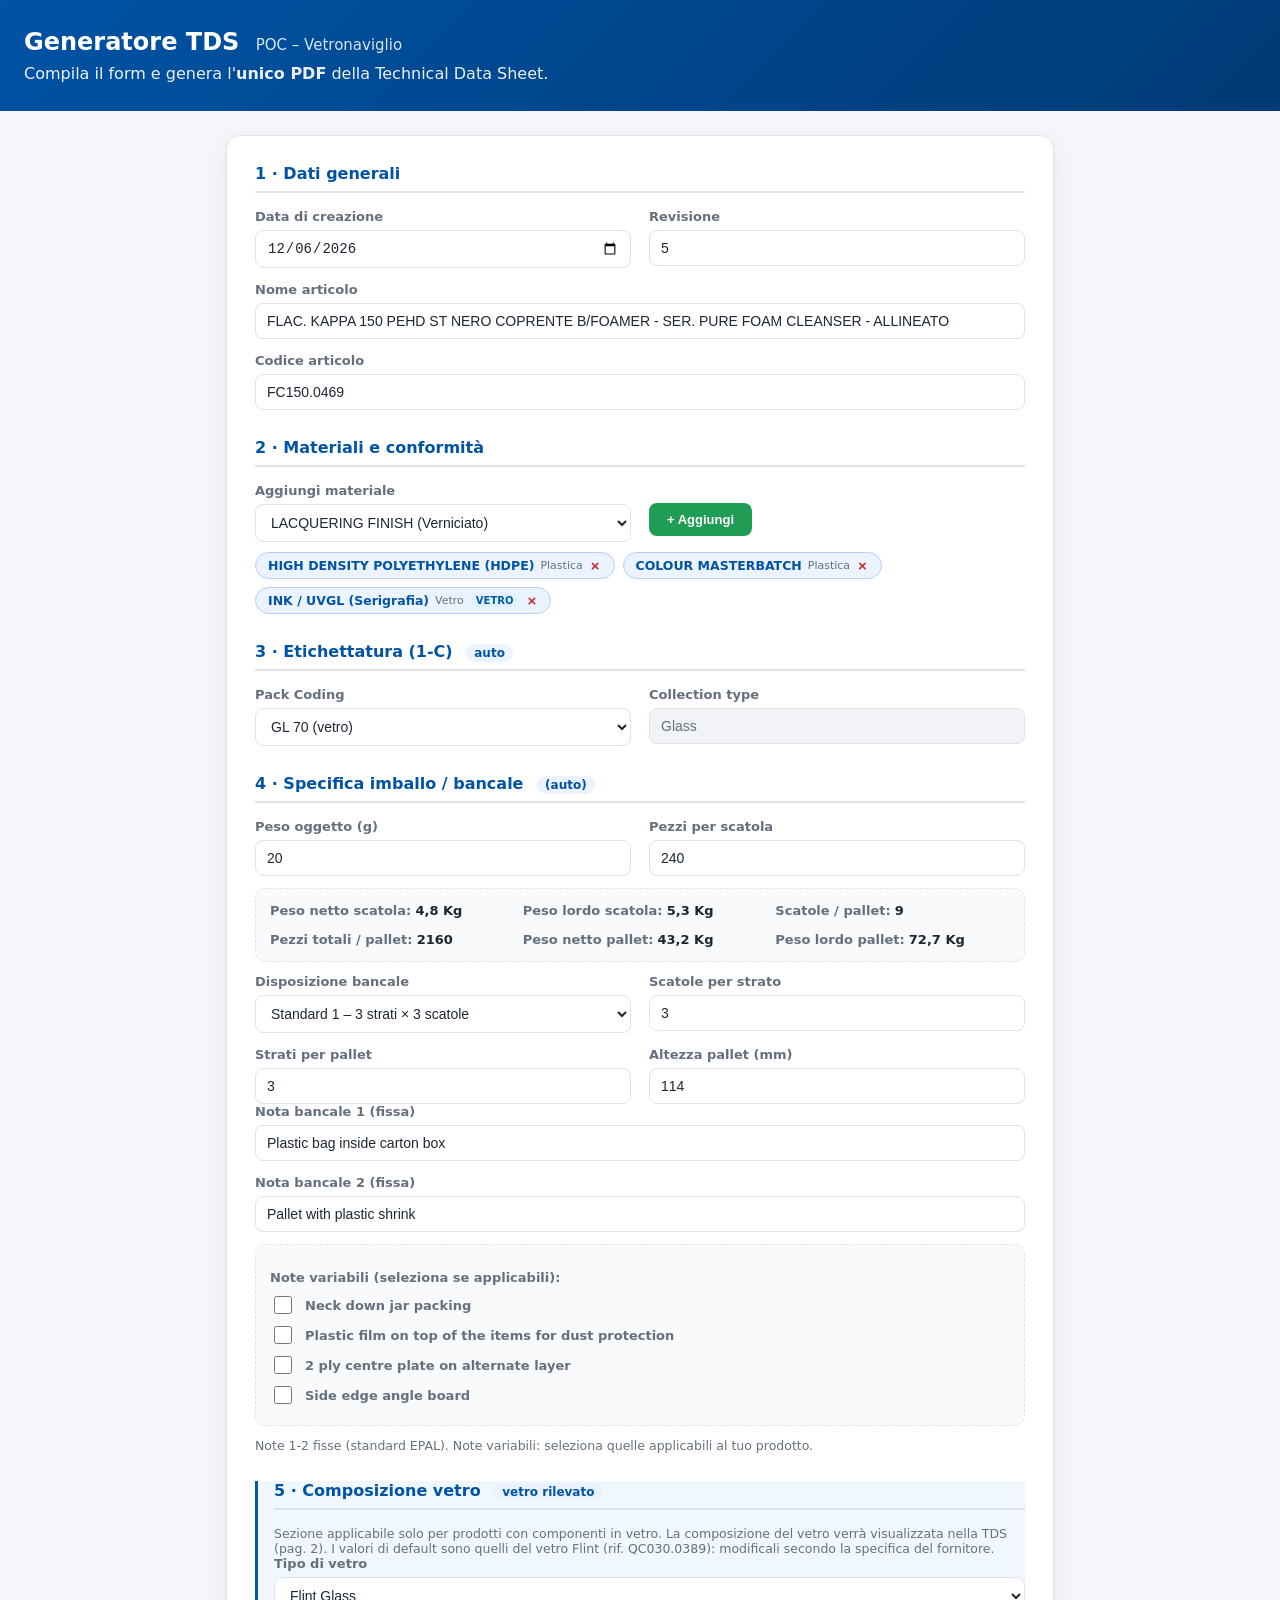
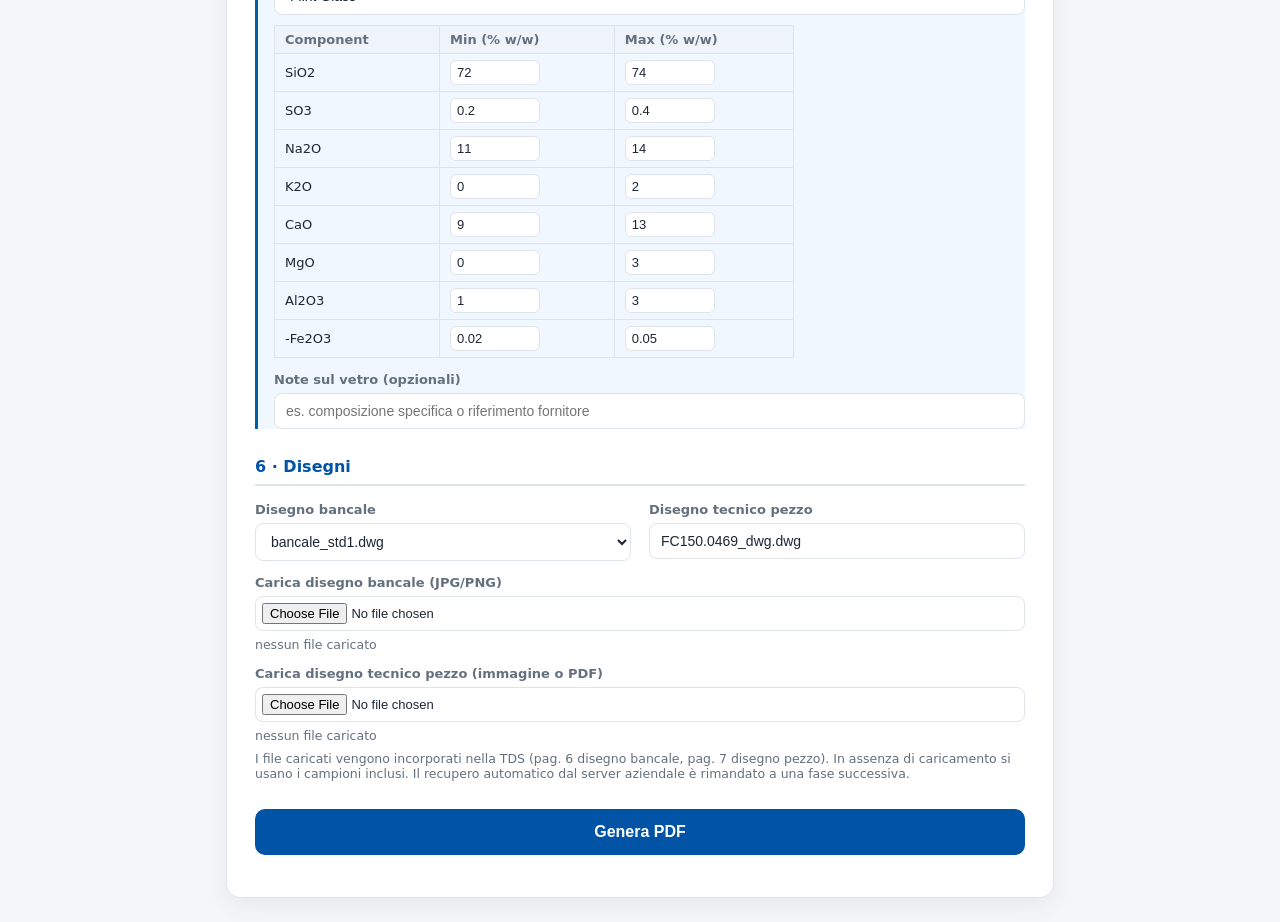
==== index.html @ 742bd1ef "Integra catalogo materiali Chiara, calcolo bancale Excel e composizione vetro - data.js: catalogo ma" ====
<!DOCTYPE html>
<html lang="it">
<head>
  <meta charset="UTF-8" />
  <meta name="viewport" content="width=device-width, initial-scale=1.0" />
  <title>TDS Automation – POC Vetronaviglio</title>
  <link rel="stylesheet" href="style.css" />
</head>
<body>
  <header>
    <h1>Generatore TDS <span class="sub">POC – Vetronaviglio</span></h1>
    <p class="tagline">Compila il form e genera l'<strong>unico PDF</strong> della Technical Data Sheet.</p>
  </header>

  <main>
    <form id="tdsForm" class="card">
      <!-- ═══ 1 · DATI GENERALI ═══ -->
      <section>
        <h2>1 · Dati generali</h2>
        <div class="grid">
          <label>Data di creazione
            <input type="date" id="dataCreazione" required />
          </label>
          <label>Revisione
            <input type="text" id="revisione" value="5" />
          </label>
          <label class="full">Nome articolo
            <input type="text" id="nomeArticolo" value="FLAC. KAPPA 150 PEHD ST NERO COPRENTE B/FOAMER - SER. PURE FOAM CLEANSER - ALLINEATO" />
          </label>
          <label class="full">Codice articolo
            <input type="text" id="codiceArticolo" value="FC150.0469" />
          </label>
        </div>
      </section>

      <!-- ═══ 2 · MATERIALI E CONFORMITÀ ═══ -->
      <section>
        <h2>2 · Materiali e conformità</h2>
        <div class="grid">
          <label>Aggiungi materiale
            <select id="materialSelect"></select>
          </label>
          <div class="add-material-row">
            <button type="button" id="addMaterialBtn" class="btn-add">+ Aggiungi</button>
          </div>
        </div>

        <div id="compositionList" class="composition-list">
          <!-- popolato da JS -->
        </div>

        <p class="hint" id="compositionHint">Seleziona un materiale dalla lista e premi "+ Aggiungi" per costruire la composizione del prodotto.</p>

        <p class="hint" id="foodContactAlert" hidden>⚠ Hai selezionato materiale PCR: il paragrafo relativo al food contact verrà <strong>rimosso</strong> dalla TDS.</p>
      </section>

      <!-- ═══ 3 · ETICHETTATURA (1-C) ═══ -->
      <section>
        <h2>3 · Etichettatura (1-C) <span class="auto" id="packCodingAuto"></span></h2>
        <div class="grid">
          <label>Pack Coding
            <select id="packCoding">
              <option value="HDPE 2">HDPE 2</option>
              <option value="LDPE 4">LDPE 4</option>
              <option value="PP 5">PP 5</option>
              <option value="PET 1">PET 1</option>
              <option value="GL 70">GL 70 (vetro)</option>
              <option value="C/PP 92">C/PP 92 (foamer/spray/dispenser)</option>
              <option value="C/PP 95">C/PP 95 (contaggocce)</option>
              <option value=">PP+PE+KRESIN< 7">&gt;PP+PE+KRESIN&lt; 7</option>
            </select>
          </label>
          <label>Collection type
            <input type="text" id="collectionType" value="Plastic" readonly />
          </label>
        </div>
      </section>

      <!-- ═══ 4 · SPECIFICA IMBALLO / BANCALE ═══ -->
      <section>
        <h2>4 · Specifica imballo / bancale <span class="auto">(auto)</span></h2>
        <div class="grid">
          <label>Peso oggetto (g)
            <input type="number" id="pesoOggetto" value="20" min="0" step="0.1" />
          </label>
          <label>Pezzi per scatola
            <input type="number" id="pezziScatola" value="240" min="1" />
          </label>
        </div>
        <div class="grid calc">
          <div><strong>Peso netto scatola:</strong> <span id="pesoNettoScatola">—</span></div>
          <div><strong>Peso lordo scatola:</strong> <span id="pesoLordoscatola">—</span></div>
          <div><strong>Scatole / pallet:</strong> <span id="scatolePallet">—</span></div>
          <div><strong>Pezzi totali / pallet:</strong> <span id="pezziTotaliCalc">—</span></div>
          <div><strong>Peso netto pallet:</strong> <span id="pesoNettoPallet">—</span></div>
          <div><strong>Peso lordo pallet:</strong> <span id="pesoLordopallet">—</span></div>
        </div>
        <div class="grid">
          <label>Disposizione bancale
            <select id="disposizioneBancale">
              <option value="std1">Standard 1 – 3 strati × 3 scatole</option>
              <option value="std2">Standard 2 – 4 strati × 2 scatole</option>
              <option value="std3">Standard 3 – 2 strati × 5 scatole</option>
              <option value="forn">Da fornitore (vetro/accessori)</option>
            </select>
          </label>
          <label>Scatole per strato
            <input type="number" id="scatoleStrato" value="3" min="1" />
          </label>
          <label>Strati per pallet
            <input type="number" id="stratiPallet" value="3" min="1" />
          </label>
          <label>Altezza pallet (mm)
            <input type="number" id="altezzaPallet" value="114" min="0" step="1" />
          </label>
        </div>
        <div class="grid">
          <label class="full">Nota bancale 1 (fissa)
            <input type="text" id="notaBancale1" value="Plastic bag inside carton box" />
          </label>
          <label class="full">Nota bancale 2 (fissa)
            <input type="text" id="notaBancale2" value="Pallet with plastic shrink" />
          </label>
        </div>
        <div class="variable-notes">
          <p class="variable-notes-title">Note variabili (seleziona se applicabili):</p>
          <label class="checkbox-line"><input type="checkbox" id="noteVar1" /> Neck down jar packing</label>
          <label class="checkbox-line"><input type="checkbox" id="noteVar2" /> Plastic film on top of the items for dust protection</label>
          <label class="checkbox-line"><input type="checkbox" id="noteVar3" /> 2 ply centre plate on alternate layer</label>
          <label class="checkbox-line"><input type="checkbox" id="noteVar4" /> Side edge angle board</label>
        </div>
        <p class="hint">Note 1-2 fisse (standard EPAL). Note variabili: seleziona quelle applicabili al tuo prodotto.</p>
      </section>

      <!-- ═══ 5 · COMPOSIZIONE VETRO (condizionale) ═══ -->
      <section id="glassSection" hidden>
        <h2>5 · Composizione vetro <span class="auto" id="glassBadge">vetro rilevato</span></h2>
        <p class="hint full">Sezione applicabile solo per prodotti con componenti in vetro. La composizione del vetro verrà visualizzata nella TDS (pag. 2). I valori di default sono quelli del vetro Flint (rif. QC030.0389): modificali secondo la specifica del fornitore.</p>
        <div class="grid">
          <label class="full">Tipo di vetro
            <select id="glassType">
              <option value="Flint Glass">Flint Glass</option>
              <option value="sodico">Vetro sodico (Na₂O)</option>
              <option value="borosilicato">Vetro borosilicato</option>
              <option value="piombo">Vetro al piombo (cristallo)</option>
              <option value="altro">Altro</option>
            </select>
          </label>
        </div>
        <table class="glass-comp" id="glassCompTable">
          <thead>
            <tr><th>Component</th><th>Min (% w/w)</th><th>Max (% w/w)</th></tr>
          </thead>
          <tbody id="glassCompBody">
            <!-- popolato da JS -->
          </tbody>
        </table>
        <label class="full">Note sul vetro (opzionali)
          <input type="text" id="glassComposition" placeholder="es. composizione specifica o riferimento fornitore" />
        </label>
      </section>

      <!-- ═══ 6 · DISEGNI ═══ -->
      <section>
        <h2>6 · Disegni</h2>
        <div class="grid">
          <label>Disegno bancale
            <select id="disegnoBancale">
              <option value="pallet_std1_dwg">bancale_std1.dwg</option>
              <option value="pallet_std2_dwg">bancale_std2.dwg</option>
              <option value="pallet_std3_dwg">bancale_std3.dwg</option>
              <option value="pallet_forn_dwg">bancale_fornitore.dwg</option>
            </select>
          </label>
          <label>Disegno tecnico pezzo
            <input type="text" id="disegnoPezzo" value="FC150.0469_dwg.dwg" />
          </label>
          <label class="file-field full">Carica disegno bancale (JPG/PNG)
            <input type="file" id="caricaBancale" accept="image/*" />
            <span class="file-name" id="bancaleFileName">nessun file caricato</span>
            <img class="thumb" id="bancalePreview" alt="Anteprima bancale" hidden />
          </label>
          <label class="file-field full">Carica disegno tecnico pezzo (immagine o PDF)
            <input type="file" id="caricaPezzo" accept="image/*,.pdf,application/pdf" />
            <span class="file-name" id="pezzoFileName">nessun file caricato</span>
          </label>
        </div>
        <p class="hint">I file caricati vengono incorporati nella TDS (pag. 6 disegno bancale, pag. 7 disegno pezzo). In assenza di caricamento si usano i campioni inclusi. Il recupero automatico dal server aziendale è rimandato a una fase successiva.</p>
      </section>

      <div class="actions">
        <button type="submit" id="generaBtn">Genera PDF</button>
      </div>
      <p id="status"></p>
    </form>
  </main>

  <script src="data.js"></script>
  <script src="app.js"></script>
</body>
</html>
---- style.css ----
:root {
  --vnav: #0053a5;
  --vnav-dark: #003a75;
  --bg: #f4f6f9;
  --card: #ffffff;
  --line: #dfe3ea;
  --text: #1c2733;
  --muted: #64707d;
  --accent: #ff6b00;
  --ok: #1f9d55;
  --warn: #d97706;
}

* { box-sizing: border-box; }

body {
  margin: 0;
  font-family: "Segoe UI", system-ui, -apple-system, sans-serif;
  background: var(--bg);
  color: var(--text);
}

header {
  background: linear-gradient(135deg, var(--vnav) 0%, var(--vnav-dark) 100%);
  color: #fff;
  padding: 28px 24px;
}
header h1 { margin: 0; font-size: 24px; }
header .sub { font-weight: 400; font-size: 15px; opacity: .85; margin-left: 8px; }
header .tagline { margin: 8px 0 0; opacity: .92; }

main { max-width: 860px; margin: 24px auto; padding: 0 16px; }

.card {
  background: var(--card);
  border: 1px solid var(--line);
  border-radius: 14px;
  box-shadow: 0 8px 24px rgba(0,0,0,.06);
  padding: 28px;
}

section { margin-bottom: 28px; }
section h2 {
  font-size: 16px;
  color: var(--vnav);
  border-bottom: 2px solid var(--line);
  padding-bottom: 8px;
  margin: 0 0 16px;
}
section h2 .auto {
  font-size: 12px;
  background: #eaf3ff;
  color: var(--vnav);
  padding: 2px 8px;
  border-radius: 20px;
  margin-left: 8px;
}

.grid {
  display: grid;
  grid-template-columns: 1fr 1fr;
  gap: 14px 18px;
}
.grid.full label, label.full { grid-column: 1 / -1; }
label { display: flex; flex-direction: column; gap: 6px; font-size: 13px; color: var(--muted); font-weight: 600; }
input, select {
  padding: 9px 11px;
  border: 1px solid var(--line);
  border-radius: 8px;
  font-size: 14px;
  font-weight: 400;
  color: var(--text);
  background: #fff;
}
input:focus, select:focus { outline: 2px solid var(--vnav); outline-offset: 1px; }
input[readonly] { background: #f1f3f6; color: var(--muted); }

.checkbox-line { flex-direction: row; align-items: center; gap: 10px; }
.checkbox-line input { width: 18px; height: 18px; }

.hint { font-size: 12.5px; color: var(--muted); font-weight: 400; margin: 8px 0 0; }
#foodContactAlert {
  background: #fef3e2;
  border: 1px solid #f2c27b;
  color: var(--warn);
  padding: 10px 12px;
  border-radius: 8px;
  font-size: 13px;
}

.grid.calc {
  grid-template-columns: repeat(3, 1fr);
  background: #f8fafc;
  border: 1px dashed var(--line);
  border-radius: 10px;
  padding: 14px;
  margin: 12px 0;
}
.grid.calc div { font-size: 13px; color: var(--muted); }
.grid.calc span { color: var(--text); font-weight: 600; }

.actions { margin-top: 8px; }
button {
  width: 100%;
  padding: 14px;
  font-size: 16px;
  font-weight: 700;
  color: #fff;
  background: var(--vnav);
  border: 0;
  border-radius: 10px;
  cursor: pointer;
  transition: background .15s;
}
button:hover { background: var(--vnav-dark); }
button:disabled { background: #aab4c0; cursor: not-allowed; }

#status { margin-top: 14px; font-size: 14px; color: var(--muted); }

.file-field input[type="file"] {
  padding: 6px;
  font-size: 13px;
  font-weight: 400;
}
.file-name { font-size: 12.5px; color: var(--muted); font-weight: 400; }
.file-name.loaded { color: var(--ok); font-weight: 600; }
.thumb {
  max-height: 90px;
  max-width: 100%;
  border: 1px solid var(--line);
  border-radius: 8px;
  margin-top: 4px;
}

/* ── Multi-material composition ─────────────────────────────── */
.add-material-row {
  display: flex;
  align-items: flex-end;
  padding-bottom: 6px;
}
.btn-add {
  padding: 9px 18px;
  font-size: 13px;
  font-weight: 700;
  width: auto;
  border-radius: 8px;
  background: var(--ok);
}
.btn-add:hover { background: #178044; }

.composition-list {
  display: flex;
  flex-wrap: wrap;
  gap: 8px;
  margin: 10px 0 6px;
}
.composition-list:empty + #compositionHint { display: block; }
.composition-list:not(:empty) + #compositionHint { display: none; }

.mat-chip {
  display: inline-flex;
  align-items: center;
  gap: 6px;
  background: #eaf3ff;
  border: 1px solid #b6cff2;
  border-radius: 20px;
  padding: 5px 12px;
  font-size: 12.5px;
  font-weight: 600;
  color: var(--vnav);
}
.mat-chip .mat-cat {
  font-weight: 400;
  color: var(--muted);
  font-size: 11px;
}
.mat-chip .mat-pcr {
  background: #fef3e2;
  color: var(--warn);
  padding: 1px 6px;
  border-radius: 10px;
  font-size: 10px;
  font-weight: 700;
}
.mat-chip .mat-glass {
  background: #e0f0ff;
  color: #005fa3;
  padding: 1px 6px;
  border-radius: 10px;
  font-size: 10px;
  font-weight: 700;
}
.mat-chip .mat-role {
  font-weight: 400;
  font-style: italic;
  color: var(--muted);
  font-size: 11px;
}
.mat-chip .remove-mat {
  background: none;
  border: none;
  color: #c53030;
  font-size: 15px;
  cursor: pointer;
  padding: 0 2px;
  line-height: 1;
  width: auto;
  font-weight: 700;
}
.mat-chip .remove-mat:hover { color: #9b2c2c; }

/* ── Variable pallet notes ──────────────────────────────────── */
.variable-notes {
  margin: 12px 0;
  padding: 12px 14px;
  background: #f8fafc;
  border: 1px dashed var(--line);
  border-radius: 10px;
}
.variable-notes-title {
  font-size: 13px;
  font-weight: 600;
  color: var(--muted);
  margin-bottom: 8px;
}
.variable-notes .checkbox-line {
  margin-bottom: 6px;
}

/* ── Glass section indicator ────────────────────────────────── */
#glassSection {
  border-left: 3px solid #005fa3;
  background: #f0f7ff;
  padding-left: 16px;
  margin-top: 28px;
}

/* ── Glass chemical composition table ───────────────────────── */
table.glass-comp {
  width: 100%;
  max-width: 520px;
  border-collapse: collapse;
  margin: 10px 0 14px;
}
table.glass-comp th,
table.glass-comp td {
  border: 1px solid var(--line);
  padding: 6px 10px;
  text-align: left;
  font-size: 13px;
}
table.glass-comp th {
  background: #eef4fa;
  font-weight: 600;
  color: var(--muted);
}
table.glass-comp input {
  width: 90px;
  padding: 4px 6px;
  border: 1px solid var(--line);
  border-radius: 6px;
  font-size: 13px;
}
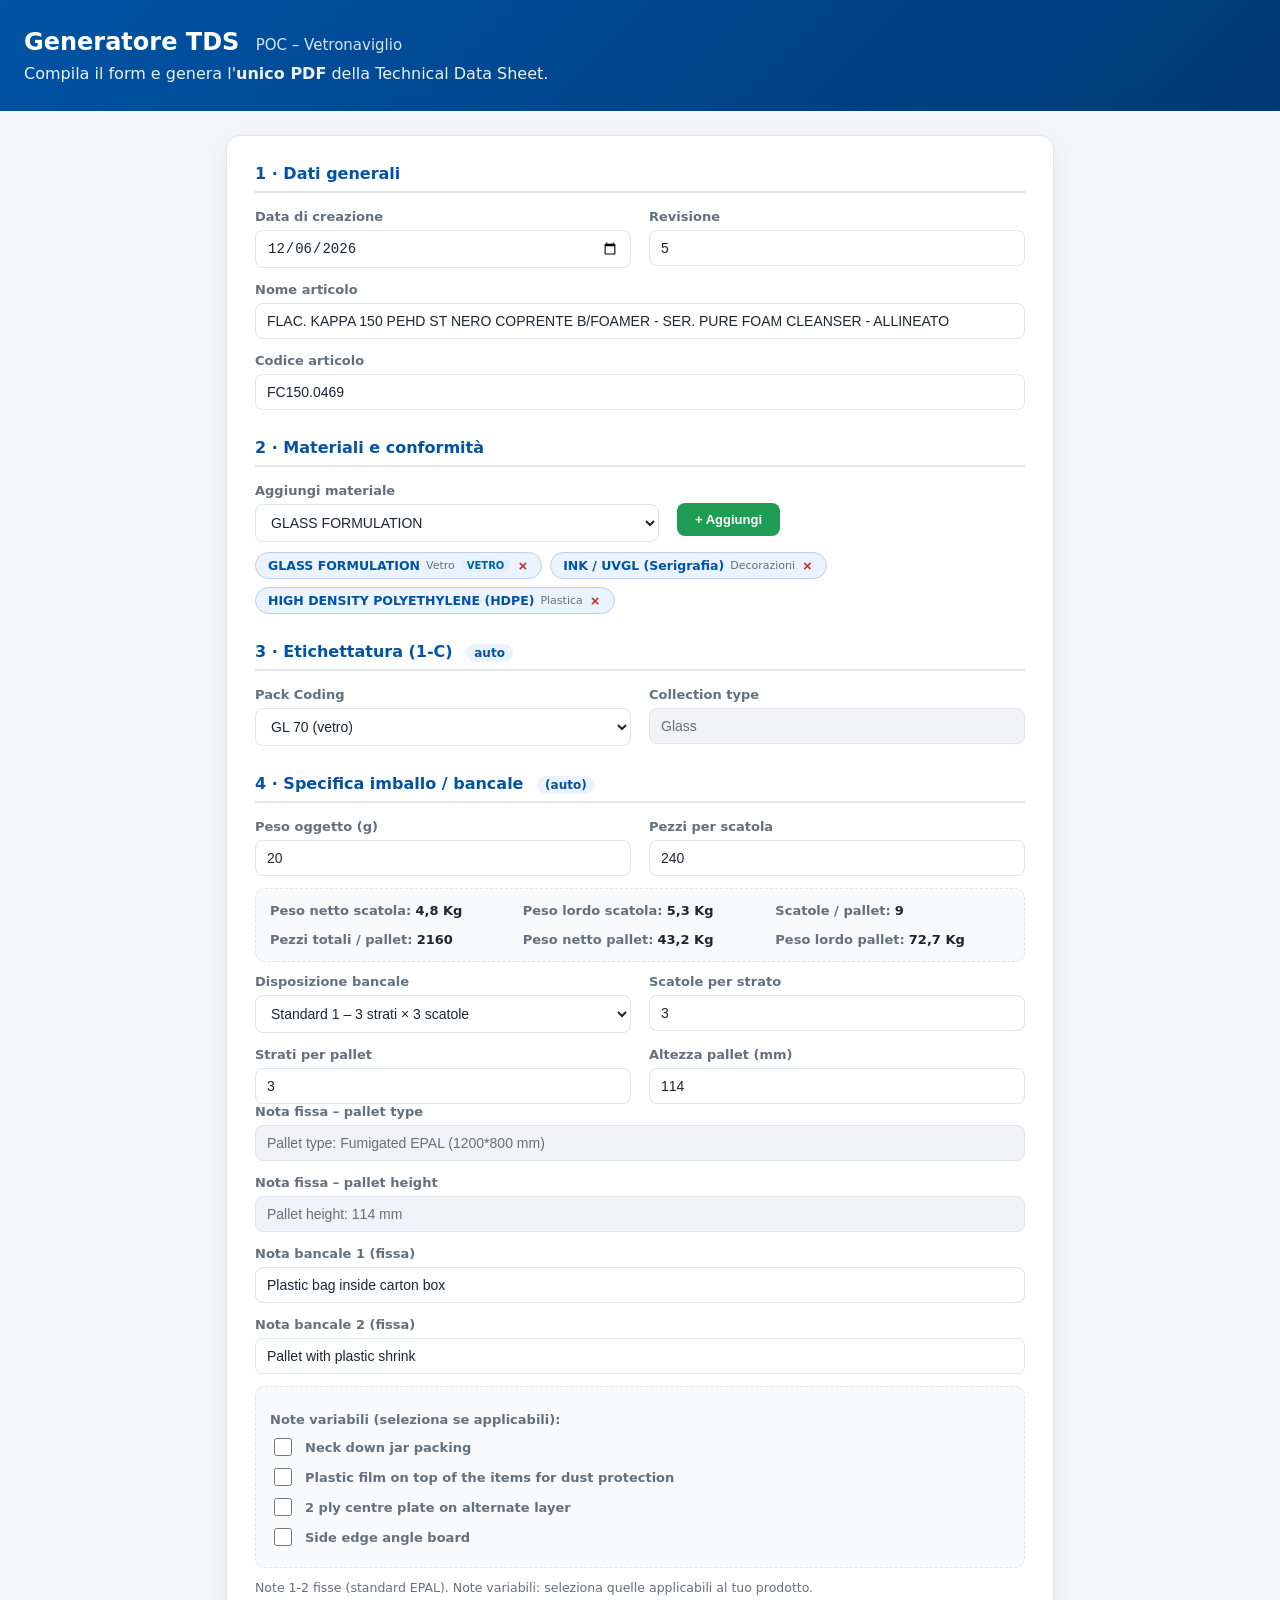
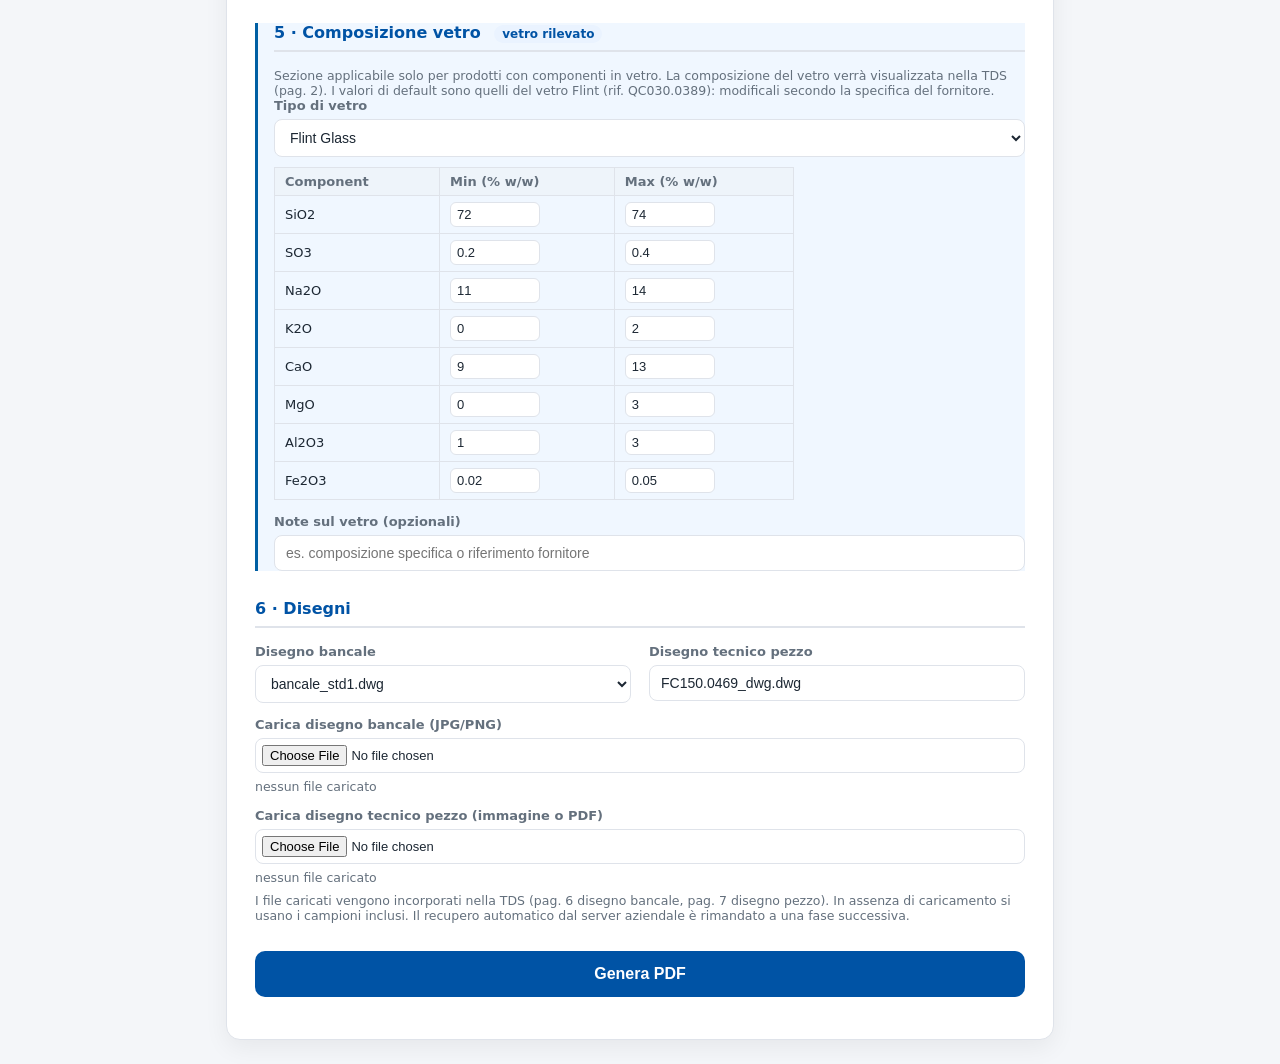
==== commit ebde2903: "spec Chiara 2.0: nuovi materiali, decorazioni/riciclato, %PCR, nuovi pack-coding e note bancale" ====
--- a/index.html
+++ b/index.html
@@ -3,6 +3,9 @@
 <head>
   <meta charset="UTF-8" />
   <meta name="viewport" content="width=device-width, initial-scale=1.0" />
+  <meta http-equiv="Cache-Control" content="no-store" />
+  <meta http-equiv="Pragma" content="no-cache" />
+  <meta http-equiv="Expires" content="0" />
   <title>TDS Automation – POC Vetronaviglio</title>
   <link rel="stylesheet" href="style.css" />
 </head>
@@ -49,9 +52,11 @@
           <!-- popolato da JS -->
         </div>
 
-        <p class="hint" id="compositionHint">Seleziona un materiale dalla lista e premi "+ Aggiungi" per costruire la composizione del prodotto.</p>
-
-        <p class="hint" id="foodContactAlert" hidden>⚠ Hai selezionato materiale PCR: il paragrafo relativo al food contact verrà <strong>rimosso</strong> dalla TDS.</p>
+        <p class="hint" id="compositionHint">Seleziona un materiale dalla lista e premi "+ Aggiungi" per costruire la composizione del prodotto. Le voci con tooltip <span class="tt-dot">?</span> hanno note da leggere al passaggio del mouse.</p>
+
+        <div id="pcrBox" class="pcr-box" hidden></div>
+
+        <p class="hint" id="foodContactAlert" hidden>⚠ Hai selezionato materiale <strong>plastica PCR</strong>: il paragrafo relativo al food contact verrà rimosso dalla TDS (per il vetro PCR viene mantenuto).</p>
       </section>
 
       <!-- ═══ 3 · ETICHETTATURA (1-C) ═══ -->
@@ -60,14 +65,19 @@
         <div class="grid">
           <label>Pack Coding
             <select id="packCoding">
-              <option value="HDPE 2">HDPE 2</option>
-              <option value="LDPE 4">LDPE 4</option>
-              <option value="PP 5">PP 5</option>
-              <option value="PET 1">PET 1</option>
-              <option value="GL 70">GL 70 (vetro)</option>
-              <option value="C/PP 92">C/PP 92 (foamer/spray/dispenser)</option>
-              <option value="C/PP 95">C/PP 95 (contaggocce)</option>
-              <option value=">PP+PE+KRESIN< 7">&gt;PP+PE+KRESIN&lt; 7</option>
+              <option value="HDPE 2" title="HDPE – high density polyethylene">HDPE 2</option>
+              <option value="LDPE 4" title="LDPE – low density PE; PE a densità non specificata">LDPE 4</option>
+              <option value="PP 5" title="PP; PP+PE con PP>PE; PP PCR">PP 5</option>
+              <option value="PETG 7" title="PETG">PETG 7</option>
+              <option value="PET 1" title="PET">PET 1</option>
+              <option value="GL 70" title="Glass – vetro">GL 70 (vetro)</option>
+              <option value="C/PP 92" title="Foamer, spray, dispenser">C/PP 92 (foamer/spray/dispenser)</option>
+              <option value="C/PP 95" title="Contagocce">C/PP 95 (contaggocce)</option>
+              <option value="C/UF 95" title="Contagocce in urea">C/UF 95 (contaggocce in urea)</option>
+              <option value=">PP+PE+KRESIN< 7" title="Mix PP+PE+K-resin">PP+PE+KRESIN</option>
+              <option value="UF 7" title="100% urea">UF 7 (100% urea)</option>
+              <option value=">PP+UF< 7" title="Urea + PP">PP+UF</option>
+              <option value=">PE+UF< 7" title="Urea + PE">PE+UF</option>
             </select>
           </label>
           <label>Collection type
@@ -115,6 +125,12 @@
           </label>
         </div>
         <div class="grid">
+          <label class="full">Nota fissa – pallet type
+            <input type="text" id="palletType" value="Pallet type: Fumigated EPAL (1200*800 mm)" readonly />
+          </label>
+          <label class="full">Nota fissa – pallet height
+            <input type="text" id="palletHeightNote" value="Pallet height: 114 mm" readonly />
+          </label>
           <label class="full">Nota bancale 1 (fissa)
             <input type="text" id="notaBancale1" value="Plastic bag inside carton box" />
           </label>
--- a/style.css
+++ b/style.css
@@ -79,6 +79,12 @@
 .checkbox-line input { width: 18px; height: 18px; }
 
 .hint { font-size: 12.5px; color: var(--muted); font-weight: 400; margin: 8px 0 0; }
+.tt-dot {
+  display: inline-flex; align-items: center; justify-content: center;
+  width: 14px; height: 14px; border-radius: 50%;
+  background: var(--vnav); color: #fff; font-size: 10px; font-weight: 700;
+  cursor: help; margin-left: 3px;
+}
 #foodContactAlert {
   background: #fef3e2;
   border: 1px solid #f2c27b;
@@ -209,6 +215,25 @@
 }
 .mat-chip .remove-mat:hover { color: #9b2c2c; }
 
+/* ── PCR section ─────────────────────────────────────────────── */
+.pcr-box {
+  margin: 12px 0;
+  padding: 10px 14px;
+  background: #fff8ee;
+  border: 1px solid #f0d9b0;
+  border-radius: 8px;
+}
+.pcr-box h4 {
+  margin: 0 0 8px;
+  font-size: 13px;
+  color: var(--warn);
+  font-weight: 700;
+}
+.pcr-box input[readonly] {
+  background: #f2ede4;
+  color: #7a6a4f;
+}
+
 /* ── Variable pallet notes ──────────────────────────────────── */
 .variable-notes {
   margin: 12px 0;
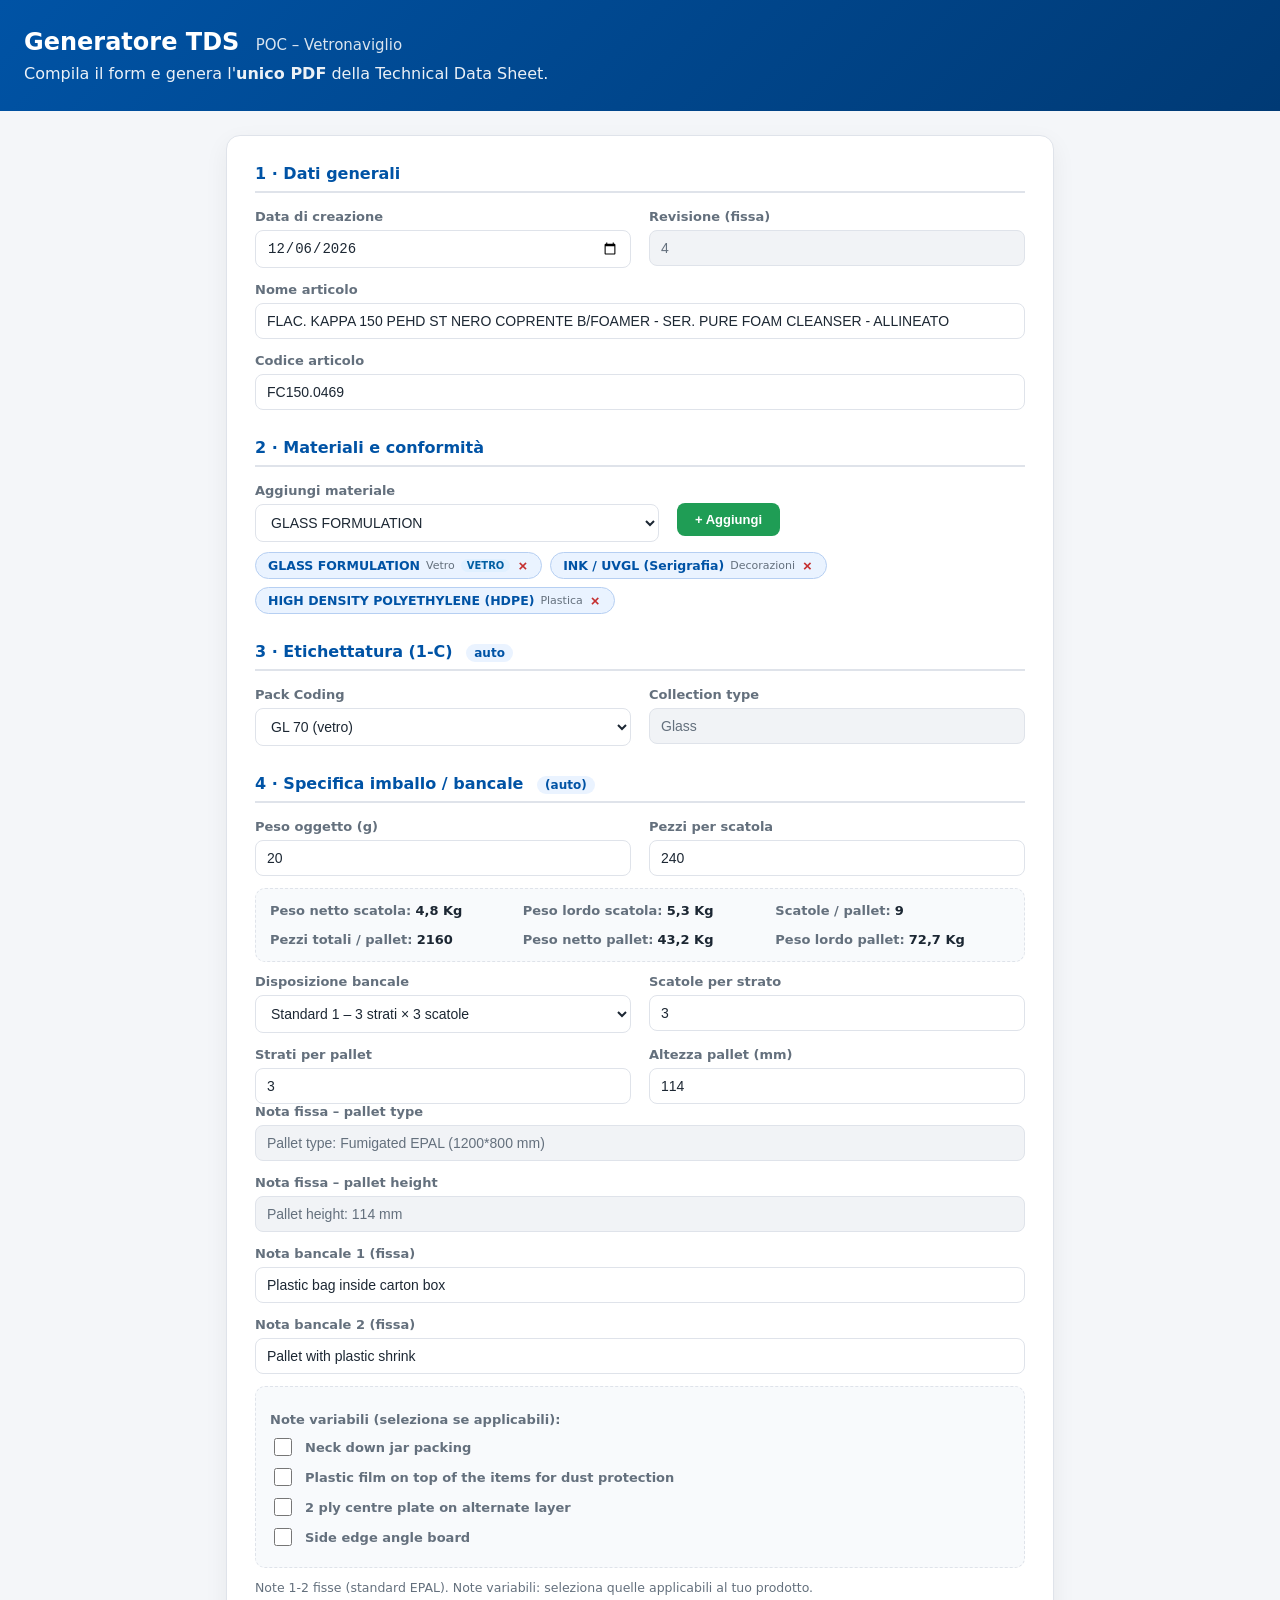
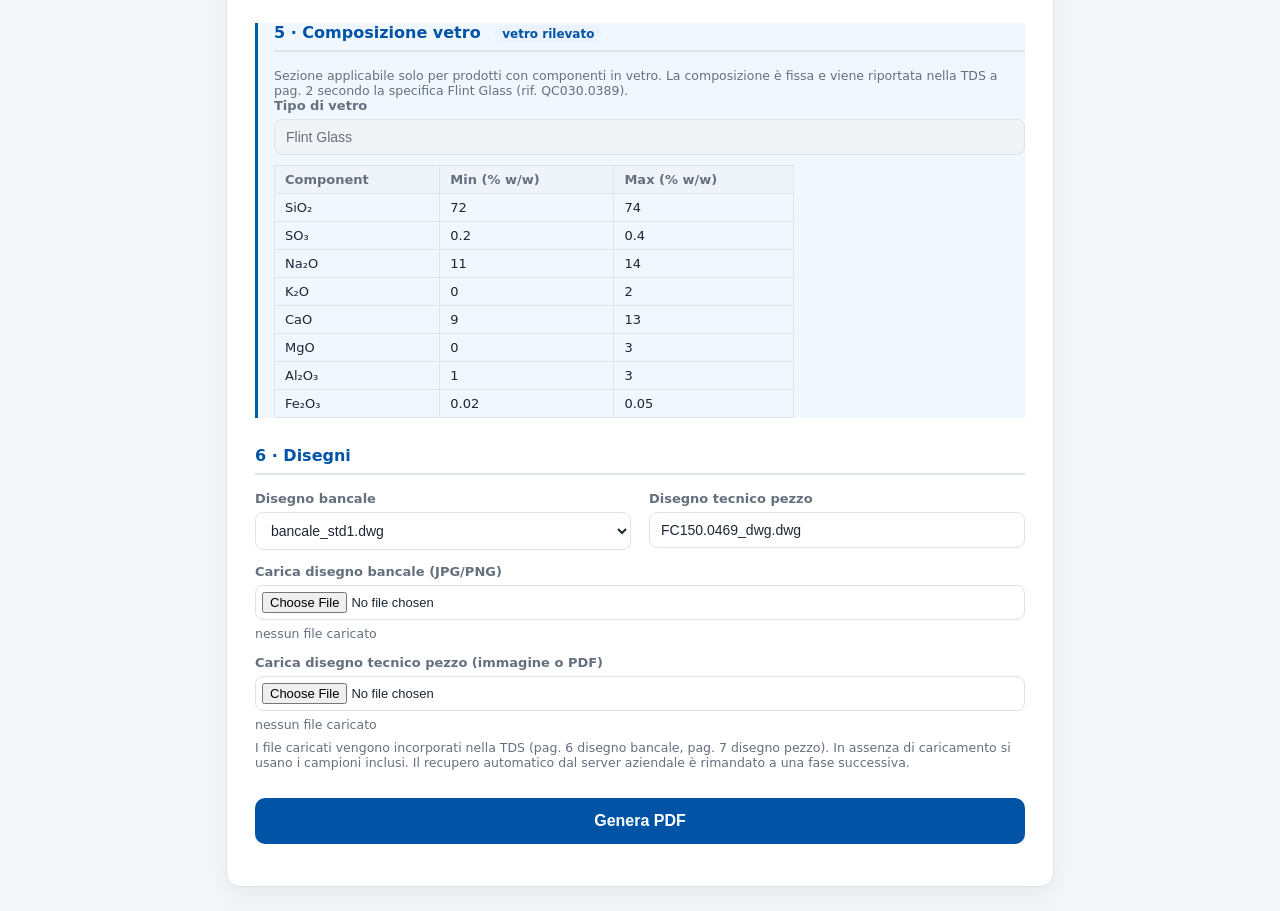
==== commit 0648e7cc: "spec Chiara 2.0: rev. fissa 4, vetro Flint Glass statico, firma; MATERIALS senza voce [VETRO] - stam" ====
--- a/index.html
+++ b/index.html
@@ -24,8 +24,8 @@
           <label>Data di creazione
             <input type="date" id="dataCreazione" required />
           </label>
-          <label>Revisione
-            <input type="text" id="revisione" value="5" />
+          <label>Revisione (fissa)
+            <input type="text" id="revisione" value="4" readonly />
           </label>
           <label class="full">Nome articolo
             <input type="text" id="nomeArticolo" value="FLAC. KAPPA 150 PEHD ST NERO COPRENTE B/FOAMER - SER. PURE FOAM CLEANSER - ALLINEATO" />
@@ -151,16 +151,10 @@
       <!-- ═══ 5 · COMPOSIZIONE VETRO (condizionale) ═══ -->
       <section id="glassSection" hidden>
         <h2>5 · Composizione vetro <span class="auto" id="glassBadge">vetro rilevato</span></h2>
-        <p class="hint full">Sezione applicabile solo per prodotti con componenti in vetro. La composizione del vetro verrà visualizzata nella TDS (pag. 2). I valori di default sono quelli del vetro Flint (rif. QC030.0389): modificali secondo la specifica del fornitore.</p>
+        <p class="hint full">Sezione applicabile solo per prodotti con componenti in vetro. La composizione è fissa e viene riportata nella TDS a pag. 2 secondo la specifica Flint Glass (rif. QC030.0389).</p>
         <div class="grid">
           <label class="full">Tipo di vetro
-            <select id="glassType">
-              <option value="Flint Glass">Flint Glass</option>
-              <option value="sodico">Vetro sodico (Na₂O)</option>
-              <option value="borosilicato">Vetro borosilicato</option>
-              <option value="piombo">Vetro al piombo (cristallo)</option>
-              <option value="altro">Altro</option>
-            </select>
+            <input type="text" id="glassFixedType" value="Flint Glass" readonly />
           </label>
         </div>
         <table class="glass-comp" id="glassCompTable">
@@ -171,9 +165,6 @@
             <!-- popolato da JS -->
           </tbody>
         </table>
-        <label class="full">Note sul vetro (opzionali)
-          <input type="text" id="glassComposition" placeholder="es. composizione specifica o riferimento fornitore" />
-        </label>
       </section>
 
       <!-- ═══ 6 · DISEGNI ═══ -->
@@ -211,7 +202,7 @@
     </form>
   </main>
 
-  <script src="data.js"></script>
-  <script src="app.js"></script>
+  <script src="data.js?v=5"></script>
+  <script src="app.js?v=5"></script>
 </body>
 </html>
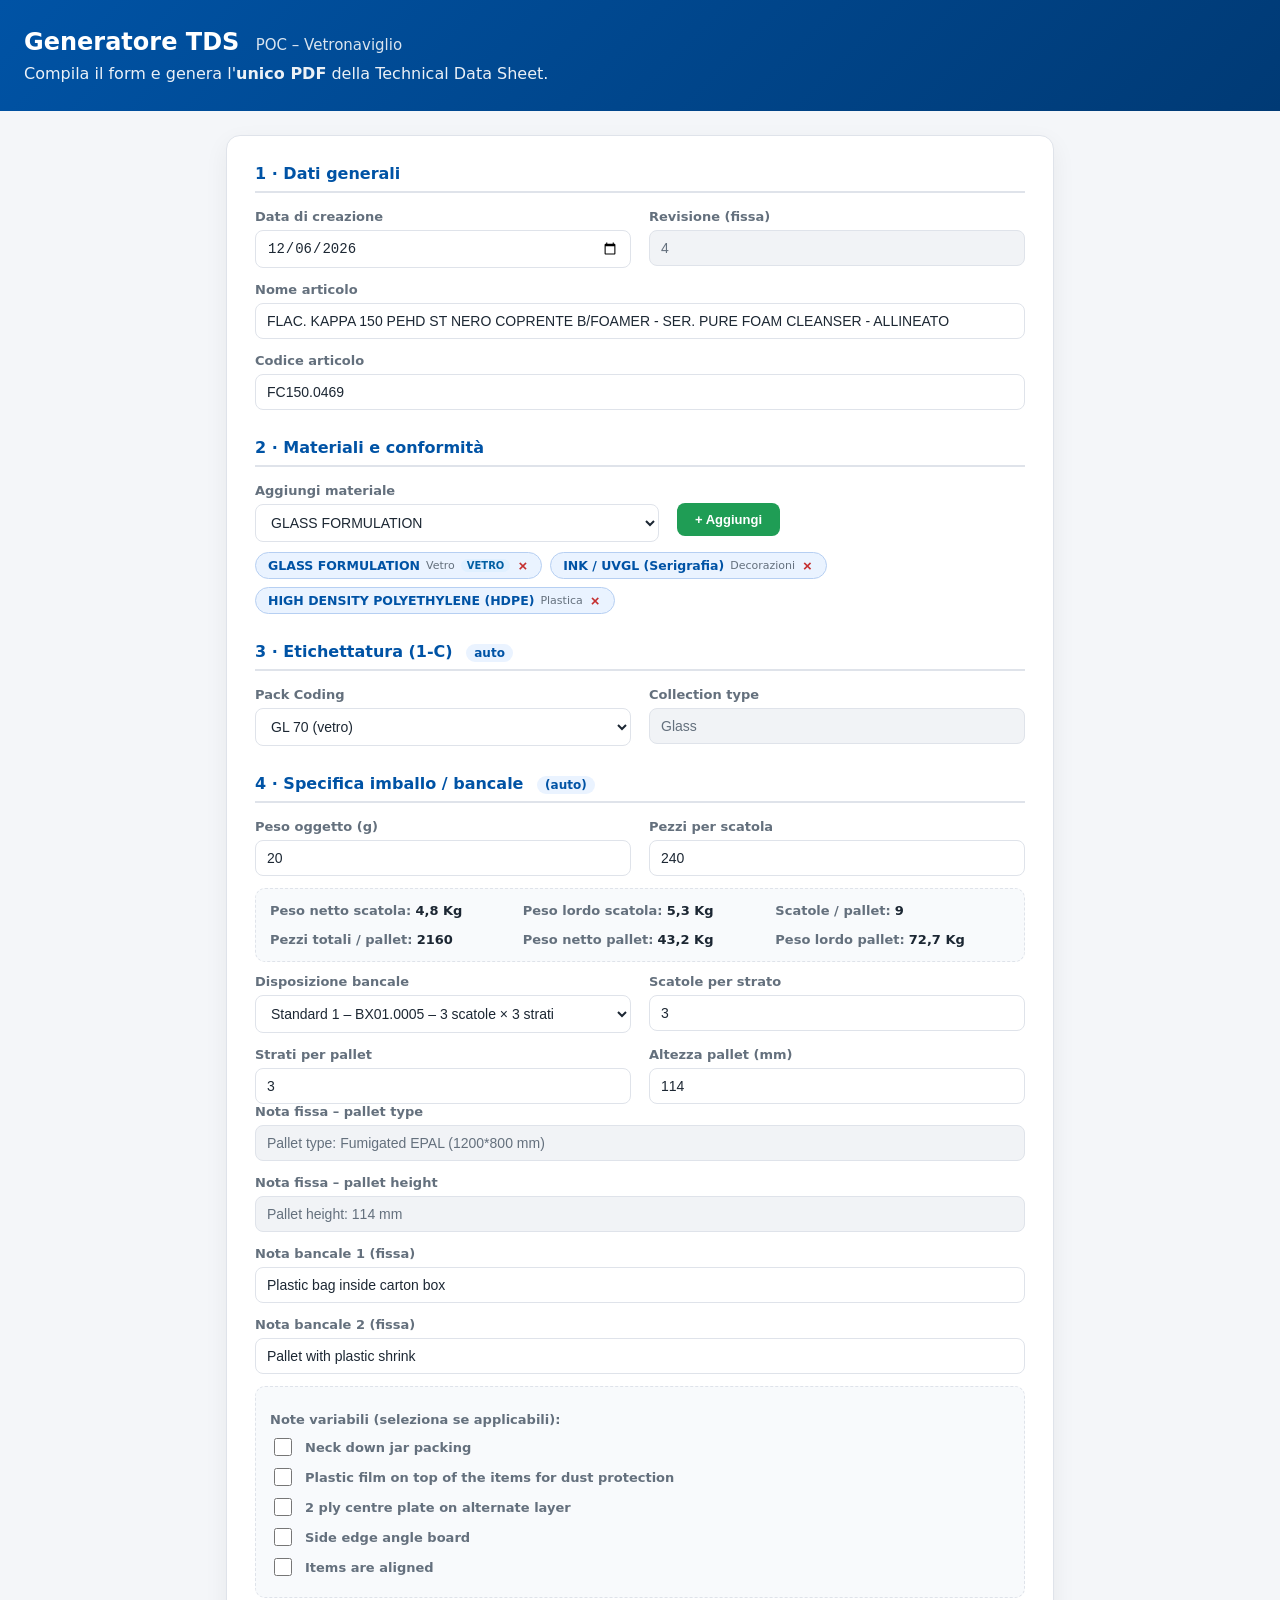
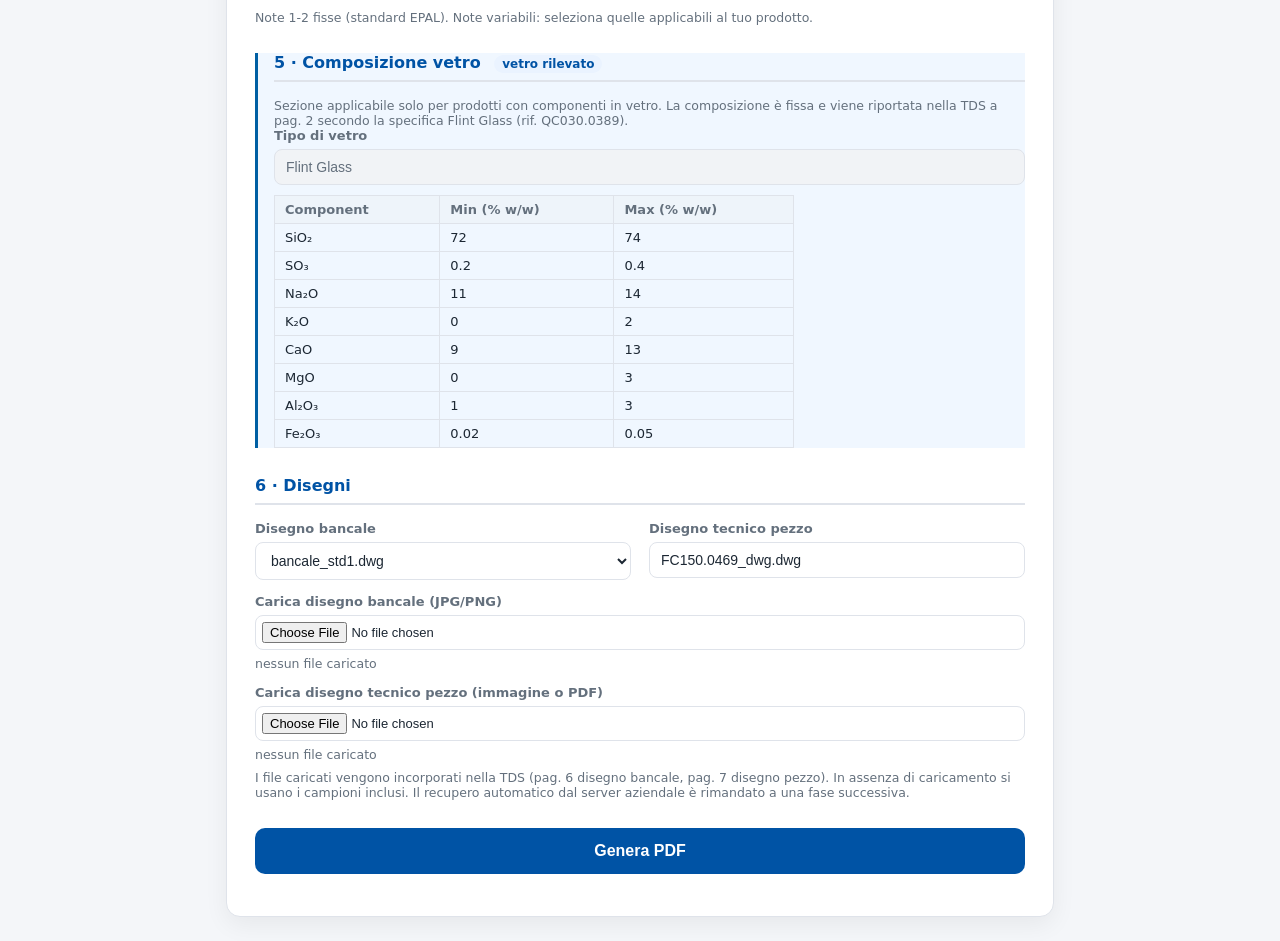
==== commit c92bcc68: "spec Chiara: note variabile Items are aligned, standard bancale BX01.0005/BX01.0004/BB000.0003, mate" ====
--- a/index.html
+++ b/index.html
@@ -108,9 +108,9 @@
         <div class="grid">
           <label>Disposizione bancale
             <select id="disposizioneBancale">
-              <option value="std1">Standard 1 – 3 strati × 3 scatole</option>
-              <option value="std2">Standard 2 – 4 strati × 2 scatole</option>
-              <option value="std3">Standard 3 – 2 strati × 5 scatole</option>
+              <option value="std1">Standard 1 – BX01.0005 – 3 scatole × 3 strati</option>
+              <option value="std2">Standard 2 – BX01.0004 – 4 scatole × 4 strati</option>
+              <option value="std3">Standard 3 – BB000.0003 – 6 scatole × 3 strati</option>
               <option value="forn">Da fornitore (vetro/accessori)</option>
             </select>
           </label>
@@ -144,6 +144,7 @@
           <label class="checkbox-line"><input type="checkbox" id="noteVar2" /> Plastic film on top of the items for dust protection</label>
           <label class="checkbox-line"><input type="checkbox" id="noteVar3" /> 2 ply centre plate on alternate layer</label>
           <label class="checkbox-line"><input type="checkbox" id="noteVar4" /> Side edge angle board</label>
+          <label class="checkbox-line"><input type="checkbox" id="noteVar5" /> Items are aligned</label>
         </div>
         <p class="hint">Note 1-2 fisse (standard EPAL). Note variabili: seleziona quelle applicabili al tuo prodotto.</p>
       </section>
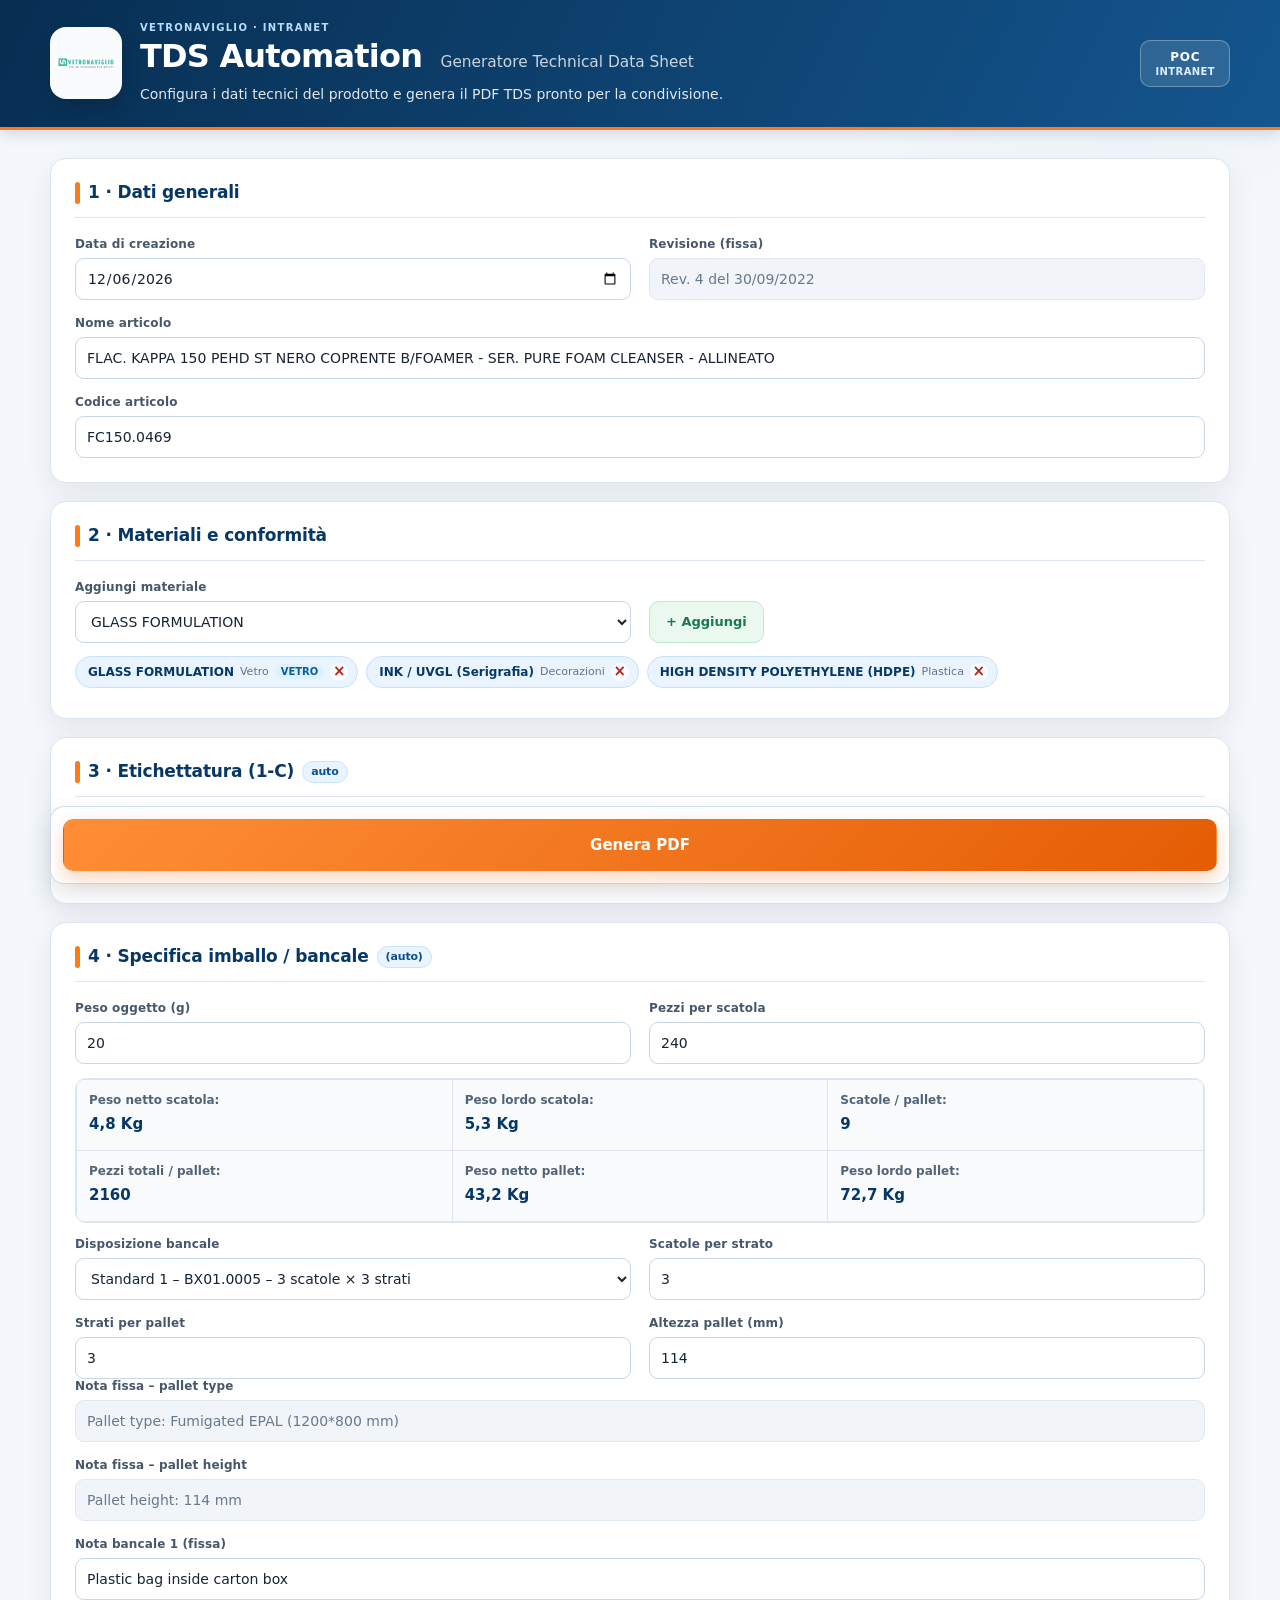
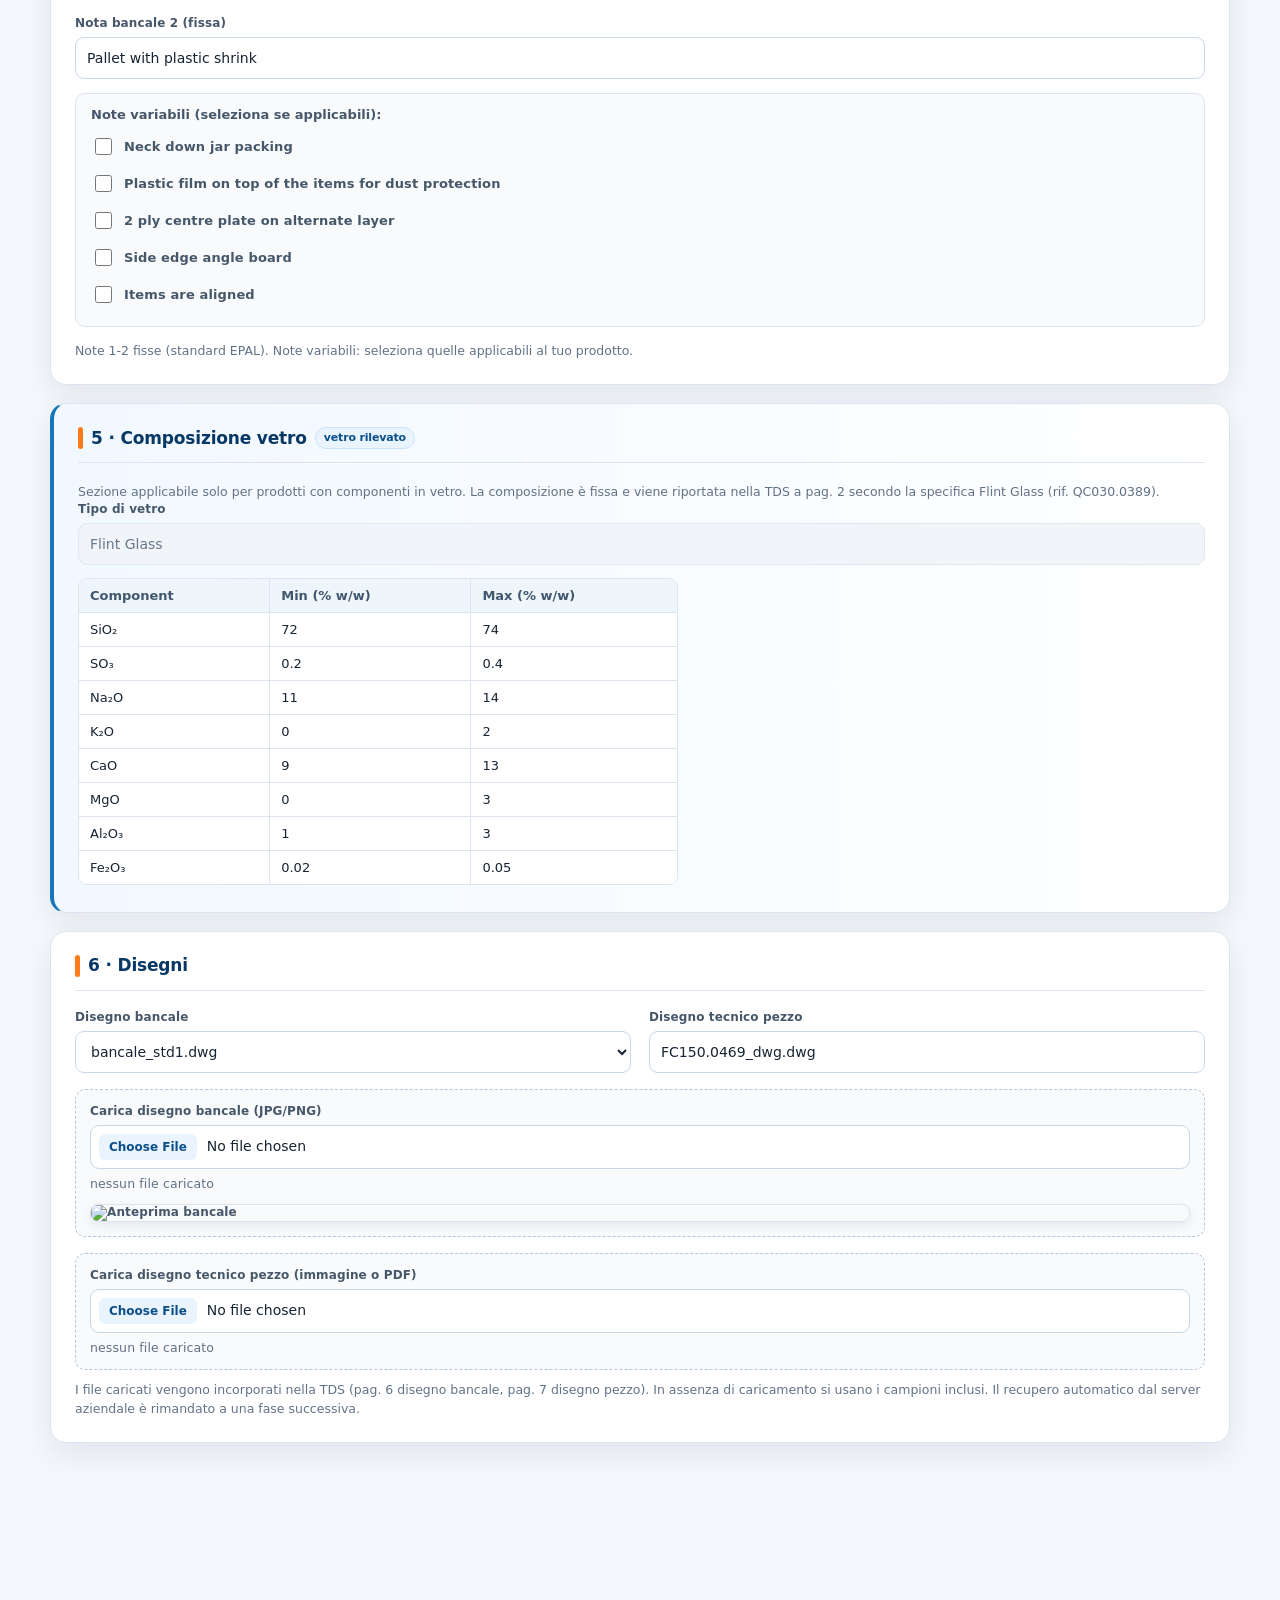
==== commit cfc0f3bc: "Integra restyling intranet e codifica SAN 7; ripristina compatibilità TDS" ====
--- a/index.html
+++ b/index.html
@@ -7,12 +7,21 @@
   <meta http-equiv="Pragma" content="no-cache" />
   <meta http-equiv="Expires" content="0" />
   <title>TDS Automation – POC Vetronaviglio</title>
-  <link rel="stylesheet" href="style.css" />
+  <link rel="stylesheet" href="style.css?v=7" />
 </head>
 <body>
-  <header>
-    <h1>Generatore TDS <span class="sub">POC – Vetronaviglio</span></h1>
-    <p class="tagline">Compila il form e genera l'<strong>unico PDF</strong> della Technical Data Sheet.</p>
+  <header class="app-header">
+    <div class="header-inner">
+      <a class="brand" href="/" aria-label="Vetronaviglio">
+        <img src="assets/logo-small.png" alt="Vetronaviglio" class="brand-logo" />
+      </a>
+      <div class="header-copy">
+        <div class="eyebrow">VETRONAVIGLIO · INTRANET</div>
+        <h1>TDS Automation <span class="sub">Generatore Technical Data Sheet</span></h1>
+        <p class="tagline">Configura i dati tecnici del prodotto e genera il PDF TDS pronto per la condivisione.</p>
+      </div>
+      <div class="header-badge" aria-label="Ambiente POC">POC <span>Intranet</span></div>
+    </div>
   </header>
 
   <main>
@@ -69,6 +78,7 @@
               <option value="LDPE 4" title="LDPE – low density PE; PE a densità non specificata">LDPE 4</option>
               <option value="PP 5" title="PP; PP+PE con PP>PE; PP PCR">PP 5</option>
               <option value="PETG 7" title="PETG">PETG 7</option>
+              <option value="SAN 7" title="SAN (Styrene Acrylonitrile)">SAN 7</option>
               <option value="PET 1" title="PET">PET 1</option>
               <option value="GL 70" title="Glass – vetro">GL 70 (vetro)</option>
               <option value="C/PP 92" title="Foamer, spray, dispenser">C/PP 92 (foamer/spray/dispenser)</option>
@@ -203,7 +213,7 @@
     </form>
   </main>
 
-  <script src="data.js?v=5"></script>
-  <script src="app.js?v=5"></script>
+  <script src="data.js?v=7"></script>
+  <script src="app.js?v=6"></script>
 </body>
-</html>
+</html>
--- a/style.css
+++ b/style.css
@@ -1,165 +1,471 @@
 :root {
-  --vnav: #0053a5;
-  --vnav-dark: #003a75;
-  --bg: #f4f6f9;
-  --card: #ffffff;
-  --line: #dfe3ea;
-  --text: #1c2733;
-  --muted: #64707d;
-  --accent: #ff6b00;
-  --ok: #1f9d55;
-  --warn: #d97706;
+  --brand: #0b4f8a;
+  --brand-deep: #073865;
+  --brand-soft: #eaf4ff;
+  --accent: #ff7a18;
+  --bg: #f4f7fb;
+  --surface: #ffffff;
+  --surface-alt: #f8fafc;
+  --line: #dce5ef;
+  --line-strong: #c9d7e6;
+  --text: #172433;
+  --muted: #627286;
+  --success: #177a4d;
+  --success-soft: #eaf8f0;
+  --warning: #a95d05;
+  --warning-soft: #fff4e5;
+  --danger: #b42318;
+  --shadow: 0 12px 30px rgba(24, 47, 76, .08);
 }
 
 * { box-sizing: border-box; }
 
 body {
   margin: 0;
-  font-family: "Segoe UI", system-ui, -apple-system, sans-serif;
-  background: var(--bg);
+  min-width: 320px;
+  font-family: Inter, "Segoe UI", system-ui, -apple-system, BlinkMacSystemFont, sans-serif;
   color: var(--text);
-}
-
-header {
-  background: linear-gradient(135deg, var(--vnav) 0%, var(--vnav-dark) 100%);
-  color: #fff;
-  padding: 28px 24px;
-}
-header h1 { margin: 0; font-size: 24px; }
-header .sub { font-weight: 400; font-size: 15px; opacity: .85; margin-left: 8px; }
-header .tagline { margin: 8px 0 0; opacity: .92; }
-
-main { max-width: 860px; margin: 24px auto; padding: 0 16px; }
+  background:
+    radial-gradient(circle at 88% -10%, rgba(76, 151, 224, .16), transparent 34rem),
+    var(--bg);
+}
+
+.app-header {
+  color: #fff;
+  background:
+    linear-gradient(115deg, rgba(3, 42, 78, .98), rgba(11, 79, 138, .96));
+  border-bottom: 3px solid var(--accent);
+  box-shadow: 0 3px 14px rgba(7, 39, 72, .16);
+}
+
+.header-inner {
+  width: min(1180px, calc(100% - 32px));
+  min-height: 126px;
+  margin: 0 auto;
+  padding: 22px 0;
+  display: flex;
+  align-items: center;
+  gap: 18px;
+}
+
+.brand {
+  width: 72px;
+  height: 72px;
+  padding: 8px;
+  display: flex;
+  align-items: center;
+  justify-content: center;
+  border-radius: 16px;
+  background: rgba(255, 255, 255, .98);
+  box-shadow: 0 8px 18px rgba(0, 0, 0, .16);
+  flex: 0 0 auto;
+}
+
+.brand-logo {
+  display: block;
+  width: 100%;
+  height: 100%;
+  object-fit: contain;
+}
+
+.header-copy { min-width: 0; flex: 1; }
+
+.eyebrow {
+  margin-bottom: 5px;
+  color: #b8dcfb;
+  font-size: 10px;
+  font-weight: 800;
+  letter-spacing: .13em;
+}
+
+header h1 {
+  margin: 0;
+  color: #fff;
+  font-size: clamp(24px, 3vw, 32px);
+  line-height: 1.15;
+  letter-spacing: -.025em;
+}
+
+header .sub {
+  display: inline-block;
+  margin-left: 8px;
+  color: rgba(255, 255, 255, .78);
+  font-size: .48em;
+  font-weight: 500;
+  letter-spacing: 0;
+}
+
+header .tagline {
+  max-width: 690px;
+  margin: 9px 0 0;
+  color: rgba(255, 255, 255, .88);
+  font-size: 14px;
+  line-height: 1.5;
+}
+
+.header-badge {
+  display: inline-flex;
+  flex-direction: column;
+  align-items: center;
+  gap: 2px;
+  padding: 9px 14px;
+  color: #fff;
+  background: rgba(255, 255, 255, .12);
+  border: 1px solid rgba(255, 255, 255, .3);
+  border-radius: 10px;
+  font-size: 12px;
+  font-weight: 800;
+  letter-spacing: .06em;
+  flex: 0 0 auto;
+}
+
+.header-badge span {
+  color: #dceeff;
+  font-size: 10px;
+  font-weight: 600;
+  letter-spacing: .04em;
+  text-transform: uppercase;
+}
+
+main {
+  width: min(1180px, calc(100% - 32px));
+  margin: 28px auto 56px;
+}
 
 .card {
-  background: var(--card);
+  display: grid;
+  gap: 18px;
+  padding: 0;
+  background: transparent;
+  border: 0;
+  box-shadow: none;
+}
+
+section {
+  position: relative;
+  margin: 0;
+  padding: 23px 24px 24px;
+  background: var(--surface);
   border: 1px solid var(--line);
-  border-radius: 14px;
-  box-shadow: 0 8px 24px rgba(0,0,0,.06);
-  padding: 28px;
-}
-
-section { margin-bottom: 28px; }
+  border-radius: 16px;
+  box-shadow: var(--shadow);
+}
+
 section h2 {
-  font-size: 16px;
-  color: var(--vnav);
-  border-bottom: 2px solid var(--line);
-  padding-bottom: 8px;
-  margin: 0 0 16px;
-}
+  display: flex;
+  align-items: center;
+  gap: 8px;
+  margin: 0 0 19px;
+  padding: 0 0 13px;
+  color: var(--brand-deep);
+  border-bottom: 1px solid var(--line);
+  font-size: 17px;
+  line-height: 1.25;
+  letter-spacing: -.01em;
+}
+
+section h2::before {
+  content: "";
+  width: 5px;
+  height: 22px;
+  border-radius: 999px;
+  background: var(--accent);
+  flex: 0 0 auto;
+}
+
 section h2 .auto {
-  font-size: 12px;
-  background: #eaf3ff;
-  color: var(--vnav);
-  padding: 2px 8px;
-  border-radius: 20px;
-  margin-left: 8px;
+  display: inline-flex;
+  align-items: center;
+  padding: 3px 8px;
+  color: var(--brand);
+  background: var(--brand-soft);
+  border: 1px solid #cce4fa;
+  border-radius: 999px;
+  font-size: 11px;
+  font-weight: 700;
 }
 
 .grid {
   display: grid;
-  grid-template-columns: 1fr 1fr;
-  gap: 14px 18px;
-}
-.grid.full label, label.full { grid-column: 1 / -1; }
-label { display: flex; flex-direction: column; gap: 6px; font-size: 13px; color: var(--muted); font-weight: 600; }
-input, select {
+  grid-template-columns: repeat(2, minmax(0, 1fr));
+  gap: 16px 18px;
+}
+
+.grid.full label,
+label.full { grid-column: 1 / -1; }
+
+label {
+  display: flex;
+  flex-direction: column;
+  gap: 7px;
+  color: #46576a;
+  font-size: 12px;
+  font-weight: 750;
+  letter-spacing: .01em;
+}
+
+input,
+select {
+  width: 100%;
+  min-height: 42px;
   padding: 9px 11px;
+  color: var(--text);
+  background: #fff;
+  border: 1px solid var(--line-strong);
+  border-radius: 9px;
+  font: inherit;
+  font-size: 14px;
+  font-weight: 450;
+  transition: border-color .15s ease, box-shadow .15s ease, background .15s ease;
+}
+
+input:hover,
+select:hover { border-color: #9db7d1; }
+
+input:focus,
+select:focus {
+  outline: none;
+  border-color: #287fc2;
+  box-shadow: 0 0 0 3px rgba(40, 127, 194, .16);
+}
+
+input[readonly] {
+  color: #68798b;
+  background: #f1f5f9;
+  border-color: #e0e8f0;
+}
+
+input[type="file"] {
+  min-height: 0;
+  padding: 8px;
+  cursor: pointer;
+}
+
+input[type="file"]::file-selector-button {
+  margin-right: 10px;
+  padding: 6px 10px;
+  color: var(--brand);
+  background: var(--brand-soft);
+  border: 0;
+  border-radius: 6px;
+  font: inherit;
+  font-size: 12px;
+  font-weight: 700;
+  cursor: pointer;
+}
+
+.checkbox-line {
+  flex-direction: row;
+  align-items: center;
+  gap: 9px;
+  padding: 7px 0;
+  color: #46576a;
+  font-size: 13px;
+  font-weight: 550;
+}
+
+.checkbox-line input {
+  width: 17px;
+  min-height: 17px;
+  height: 17px;
+  accent-color: var(--brand);
+}
+
+.hint {
+  margin: 10px 0 0;
+  color: var(--muted);
+  font-size: 12.5px;
+  font-weight: 450;
+  line-height: 1.55;
+}
+
+.tt-dot {
+  display: inline-flex;
+  align-items: center;
+  justify-content: center;
+  width: 15px;
+  height: 15px;
+  margin-left: 3px;
+  color: #fff;
+  background: var(--brand);
+  border-radius: 50%;
+  font-size: 10px;
+  font-weight: 800;
+  cursor: help;
+  vertical-align: text-bottom;
+}
+
+#foodContactAlert {
+  padding: 11px 13px;
+  color: var(--warning);
+  background: var(--warning-soft);
+  border: 1px solid #f6d49c;
+  border-radius: 10px;
+  font-size: 13px;
+}
+
+.grid.calc {
+  grid-template-columns: repeat(3, minmax(0, 1fr));
+  gap: 1px;
+  margin: 14px 0;
+  padding: 1px;
+  background: var(--line);
+  border: 1px solid var(--line);
+  border-radius: 11px;
+  overflow: hidden;
+}
+
+.grid.calc div {
+  min-height: 70px;
+  padding: 12px;
+  color: var(--muted);
+  background: var(--surface-alt);
+  font-size: 12px;
+  line-height: 1.45;
+}
+
+.grid.calc strong {
+  display: block;
+  margin-bottom: 5px;
+  color: #516476;
+  font-weight: 650;
+}
+
+.grid.calc span {
+  color: var(--brand-deep);
+  font-size: 15px;
+  font-weight: 800;
+}
+
+.add-material-row {
+  display: flex;
+  align-items: end;
+  padding-bottom: 0;
+}
+
+button {
+  display: inline-flex;
+  align-items: center;
+  justify-content: center;
+  width: 100%;
+  min-height: 46px;
+  padding: 12px 18px;
+  color: #fff;
+  background: linear-gradient(135deg, #1062a6, #084577);
+  border: 1px solid transparent;
+  border-radius: 10px;
+  box-shadow: 0 5px 12px rgba(8, 69, 119, .18);
+  cursor: pointer;
+  font: inherit;
+  font-size: 14px;
+  font-weight: 750;
+  transition: transform .15s ease, box-shadow .15s ease, filter .15s ease;
+}
+
+button:hover {
+  filter: brightness(1.06);
+  box-shadow: 0 8px 17px rgba(8, 69, 119, .24);
+  transform: translateY(-1px);
+}
+
+button:focus-visible {
+  outline: 3px solid rgba(40, 127, 194, .3);
+  outline-offset: 2px;
+}
+
+button:disabled {
+  background: #aab8c6;
+  box-shadow: none;
+  cursor: not-allowed;
+  filter: none;
+  transform: none;
+}
+
+.btn-add {
+  width: auto;
+  min-height: 42px;
+  padding: 9px 16px;
+  color: var(--success);
+  background: var(--success-soft);
+  border-color: #bce9cf;
+  box-shadow: none;
+  font-size: 13px;
+}
+
+.btn-add:hover {
+  color: #fff;
+  background: var(--success);
+  box-shadow: 0 5px 12px rgba(23, 122, 77, .18);
+}
+
+.actions {
+  position: sticky;
+  bottom: 16px;
+  z-index: 2;
+  margin: 6px 0 0;
+  padding: 12px;
+  background: rgba(255, 255, 255, .86);
+  border: 1px solid rgba(201, 215, 230, .9);
+  border-radius: 14px;
+  box-shadow: 0 10px 26px rgba(24, 47, 76, .12);
+  backdrop-filter: blur(10px);
+}
+
+.actions button {
+  min-height: 52px;
+  color: #fff;
+  background: linear-gradient(135deg, #ff8e37, #e45d05);
+  box-shadow: 0 8px 17px rgba(228, 93, 5, .25);
+  font-size: 15px;
+}
+
+.actions button:hover {
+  box-shadow: 0 10px 22px rgba(228, 93, 5, .34);
+}
+
+#status {
+  min-height: 20px;
+  margin: -6px 2px 0;
+  color: var(--muted);
+  font-size: 13px;
+  line-height: 1.5;
+}
+
+.file-field {
+  padding: 14px;
+  background: var(--surface-alt);
+  border: 1px dashed #b7c7d7;
+  border-radius: 10px;
+}
+
+.file-name {
+  color: var(--muted);
+  font-size: 12.5px;
+  font-weight: 450;
+}
+
+.file-name.loaded {
+  color: var(--success);
+  font-weight: 750;
+}
+
+.thumb {
+  display: block;
+  max-width: 100%;
+  max-height: 150px;
+  margin-top: 6px;
   border: 1px solid var(--line);
   border-radius: 8px;
-  font-size: 14px;
-  font-weight: 400;
-  color: var(--text);
-  background: #fff;
-}
-input:focus, select:focus { outline: 2px solid var(--vnav); outline-offset: 1px; }
-input[readonly] { background: #f1f3f6; color: var(--muted); }
-
-.checkbox-line { flex-direction: row; align-items: center; gap: 10px; }
-.checkbox-line input { width: 18px; height: 18px; }
-
-.hint { font-size: 12.5px; color: var(--muted); font-weight: 400; margin: 8px 0 0; }
-.tt-dot {
-  display: inline-flex; align-items: center; justify-content: center;
-  width: 14px; height: 14px; border-radius: 50%;
-  background: var(--vnav); color: #fff; font-size: 10px; font-weight: 700;
-  cursor: help; margin-left: 3px;
-}
-#foodContactAlert {
-  background: #fef3e2;
-  border: 1px solid #f2c27b;
-  color: var(--warn);
-  padding: 10px 12px;
-  border-radius: 8px;
-  font-size: 13px;
-}
-
-.grid.calc {
-  grid-template-columns: repeat(3, 1fr);
-  background: #f8fafc;
-  border: 1px dashed var(--line);
-  border-radius: 10px;
-  padding: 14px;
-  margin: 12px 0;
-}
-.grid.calc div { font-size: 13px; color: var(--muted); }
-.grid.calc span { color: var(--text); font-weight: 600; }
-
-.actions { margin-top: 8px; }
-button {
-  width: 100%;
-  padding: 14px;
-  font-size: 16px;
-  font-weight: 700;
-  color: #fff;
-  background: var(--vnav);
-  border: 0;
-  border-radius: 10px;
-  cursor: pointer;
-  transition: background .15s;
-}
-button:hover { background: var(--vnav-dark); }
-button:disabled { background: #aab4c0; cursor: not-allowed; }
-
-#status { margin-top: 14px; font-size: 14px; color: var(--muted); }
-
-.file-field input[type="file"] {
-  padding: 6px;
-  font-size: 13px;
-  font-weight: 400;
-}
-.file-name { font-size: 12.5px; color: var(--muted); font-weight: 400; }
-.file-name.loaded { color: var(--ok); font-weight: 600; }
-.thumb {
-  max-height: 90px;
-  max-width: 100%;
-  border: 1px solid var(--line);
-  border-radius: 8px;
-  margin-top: 4px;
-}
-
-/* ── Multi-material composition ─────────────────────────────── */
-.add-material-row {
-  display: flex;
-  align-items: flex-end;
-  padding-bottom: 6px;
-}
-.btn-add {
-  padding: 9px 18px;
-  font-size: 13px;
-  font-weight: 700;
-  width: auto;
-  border-radius: 8px;
-  background: var(--ok);
-}
-.btn-add:hover { background: #178044; }
+  box-shadow: 0 4px 10px rgba(24, 47, 76, .08);
+}
 
 .composition-list {
   display: flex;
   flex-wrap: wrap;
   gap: 8px;
-  margin: 10px 0 6px;
-}
+  margin: 13px 0 6px;
+}
+
 .composition-list:empty + #compositionHint { display: block; }
 .composition-list:not(:empty) + #compositionHint { display: none; }
 
@@ -167,122 +473,184 @@
   display: inline-flex;
   align-items: center;
   gap: 6px;
-  background: #eaf3ff;
-  border: 1px solid #b6cff2;
-  border-radius: 20px;
-  padding: 5px 12px;
-  font-size: 12.5px;
-  font-weight: 600;
-  color: var(--vnav);
-}
-.mat-chip .mat-cat {
-  font-weight: 400;
+  padding: 6px 9px 6px 12px;
+  color: var(--brand-deep);
+  background: var(--brand-soft);
+  border: 1px solid #c9e2f8;
+  border-radius: 999px;
+  font-size: 12px;
+  font-weight: 750;
+}
+
+.mat-chip .mat-cat,
+.mat-chip .mat-role {
   color: var(--muted);
   font-size: 11px;
-}
+  font-weight: 500;
+}
+
+.mat-chip .mat-role { font-style: italic; }
+
+.mat-chip .mat-pcr,
+.mat-chip .mat-glass {
+  padding: 2px 6px;
+  border-radius: 999px;
+  font-size: 10px;
+  font-weight: 800;
+}
+
 .mat-chip .mat-pcr {
-  background: #fef3e2;
-  color: var(--warn);
-  padding: 1px 6px;
+  color: var(--warning);
+  background: #fff1d7;
+}
+
+.mat-chip .mat-glass {
+  color: #075e9c;
+  background: #dff1ff;
+}
+
+.mat-chip .remove-mat {
+  display: inline-flex;
+  align-items: center;
+  justify-content: center;
+  width: 18px;
+  min-height: 18px;
+  height: 18px;
+  padding: 0;
+  color: var(--danger);
+  background: rgba(255, 255, 255, .72);
+  border: 0;
+  border-radius: 50%;
+  box-shadow: none;
+  font-size: 15px;
+  font-weight: 800;
+  line-height: 1;
+  transform: none;
+}
+
+.mat-chip .remove-mat:hover {
+  color: #fff;
+  background: var(--danger);
+  filter: none;
+  transform: none;
+}
+
+.pcr-box {
+  margin: 13px 0;
+  padding: 13px 14px;
+  background: #fff9ef;
+  border: 1px solid #f0d8a7;
   border-radius: 10px;
-  font-size: 10px;
-  font-weight: 700;
-}
-.mat-chip .mat-glass {
-  background: #e0f0ff;
-  color: #005fa3;
-  padding: 1px 6px;
+}
+
+.pcr-box h4 {
+  margin: 0 0 9px;
+  color: var(--warning);
+  font-size: 13px;
+  font-weight: 800;
+}
+
+.pcr-box input[readonly] {
+  color: #7e6b48;
+  background: #f7f0e5;
+}
+
+.variable-notes {
+  margin: 14px 0;
+  padding: 13px 15px;
+  background: var(--surface-alt);
+  border: 1px solid var(--line);
   border-radius: 10px;
-  font-size: 10px;
-  font-weight: 700;
-}
-.mat-chip .mat-role {
-  font-weight: 400;
-  font-style: italic;
-  color: var(--muted);
-  font-size: 11px;
-}
-.mat-chip .remove-mat {
-  background: none;
-  border: none;
-  color: #c53030;
-  font-size: 15px;
-  cursor: pointer;
-  padding: 0 2px;
-  line-height: 1;
-  width: auto;
-  font-weight: 700;
-}
-.mat-chip .remove-mat:hover { color: #9b2c2c; }
-
-/* ── PCR section ─────────────────────────────────────────────── */
-.pcr-box {
-  margin: 12px 0;
-  padding: 10px 14px;
-  background: #fff8ee;
-  border: 1px solid #f0d9b0;
-  border-radius: 8px;
-}
-.pcr-box h4 {
-  margin: 0 0 8px;
-  font-size: 13px;
-  color: var(--warn);
-  font-weight: 700;
-}
-.pcr-box input[readonly] {
-  background: #f2ede4;
-  color: #7a6a4f;
-}
-
-/* ── Variable pallet notes ──────────────────────────────────── */
-.variable-notes {
-  margin: 12px 0;
-  padding: 12px 14px;
-  background: #f8fafc;
-  border: 1px dashed var(--line);
-  border-radius: 10px;
-}
+}
+
 .variable-notes-title {
-  font-size: 13px;
-  font-weight: 600;
-  color: var(--muted);
-  margin-bottom: 8px;
-}
-.variable-notes .checkbox-line {
-  margin-bottom: 6px;
-}
-
-/* ── Glass section indicator ────────────────────────────────── */
+  margin: 0 0 6px;
+  color: #46576a;
+  font-size: 13px;
+  font-weight: 800;
+}
+
+.variable-notes .checkbox-line { margin: 0; }
+
 #glassSection {
-  border-left: 3px solid #005fa3;
-  background: #f0f7ff;
-  padding-left: 16px;
-  margin-top: 28px;
-}
-
-/* ── Glass chemical composition table ───────────────────────── */
+  border-left: 4px solid #1776b8;
+  background: linear-gradient(90deg, #f1f8ff, #fff);
+}
+
 table.glass-comp {
   width: 100%;
-  max-width: 520px;
-  border-collapse: collapse;
-  margin: 10px 0 14px;
-}
+  max-width: 600px;
+  overflow: hidden;
+  border-collapse: separate;
+  border-spacing: 0;
+  margin: 13px 0 3px;
+  border: 1px solid var(--line);
+  border-radius: 9px;
+}
+
 table.glass-comp th,
 table.glass-comp td {
-  border: 1px solid var(--line);
-  padding: 6px 10px;
+  padding: 9px 11px;
+  border-right: 1px solid var(--line);
+  border-bottom: 1px solid var(--line);
   text-align: left;
   font-size: 13px;
 }
+
+table.glass-comp tr > :last-child { border-right: 0; }
+table.glass-comp tbody tr:last-child td { border-bottom: 0; }
+
 table.glass-comp th {
-  background: #eef4fa;
-  font-weight: 600;
-  color: var(--muted);
-}
+  color: #40576d;
+  background: #eef5fb;
+  font-weight: 800;
+}
+
+table.glass-comp td { background: #fff; }
+
 table.glass-comp input {
-  width: 90px;
+  width: 94px;
+  min-height: 32px;
   padding: 4px 6px;
-  border: 1px solid var(--line);
   border-radius: 6px;
   font-size: 13px;
 }
+
+@media (max-width: 760px) {
+  .header-inner {
+    min-height: 0;
+    padding: 18px 0;
+    align-items: flex-start;
+    flex-wrap: wrap;
+  }
+
+  .brand {
+    width: 56px;
+    height: 56px;
+    border-radius: 12px;
+  }
+
+  .header-badge { margin-left: auto; }
+
+  header h1 { font-size: 25px; }
+  header .sub { display: block; margin: 4px 0 0; font-size: .54em; }
+
+  main {
+    width: min(100% - 20px, 1180px);
+    margin-top: 14px;
+  }
+
+  section { padding: 18px 16px; border-radius: 13px; }
+  .grid { grid-template-columns: 1fr; gap: 13px; }
+  .grid.calc { grid-template-columns: repeat(2, minmax(0, 1fr)); }
+  .add-material-row { align-items: stretch; }
+  .btn-add { width: 100%; }
+}
+
+@media (max-width: 460px) {
+  .header-inner { gap: 12px; }
+  .header-copy { order: 3; flex-basis: 100%; }
+  .header-badge { padding: 7px 10px; }
+  .grid.calc { grid-template-columns: 1fr; }
+  .actions { bottom: 8px; padding: 9px; }
+}
